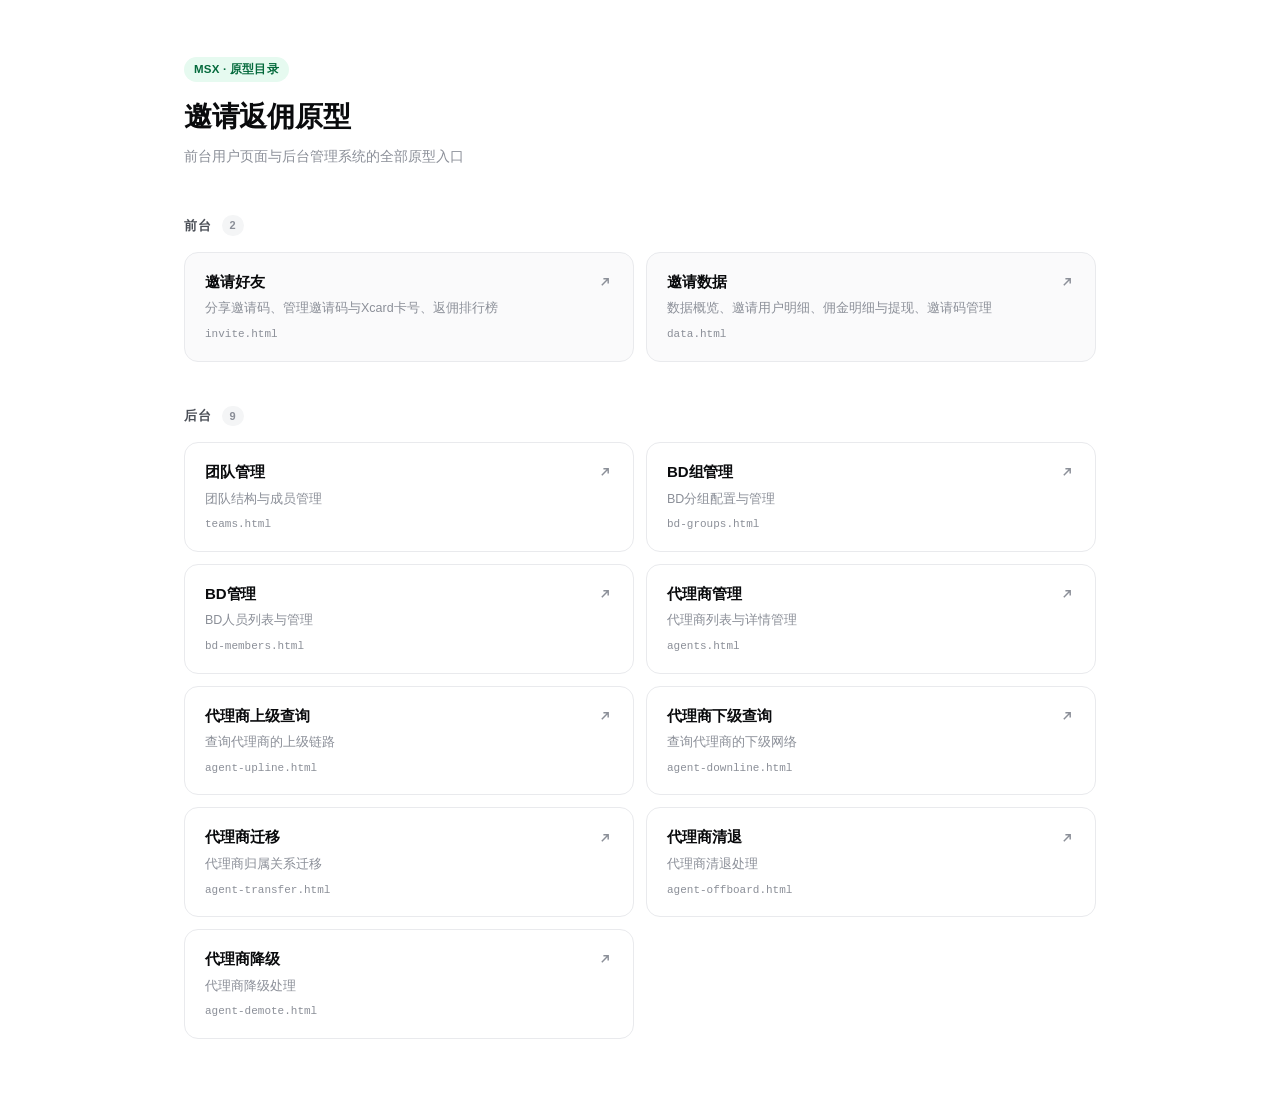
==== index.html @ ae815e9d "Initial commit of invite/rebate prototype Frontend pages (invite.html, data.html) and backend admin " ====
<!DOCTYPE html>
<html lang="zh-CN">
<head>
<meta charset="UTF-8">
<meta name="viewport" content="width=device-width, initial-scale=1.0">
<title>邀请返佣原型 · 目录</title>
<style>
  :root{
    --ink:#0a0b0d;
    --ink-soft:#4b4f57;
    --muted:#8b8f98;
    --line:#e9eaed;
    --line-soft:#f1f2f4;
    --surface:#ffffff;
    --surface-2:#fafafb;
    --surface-3:#f4f5f6;
    --accent:#00c569;
    --accent-ink:#046a3c;
    --accent-tint:#e6faf0;
    --radius:14px;
    --radius-sm:10px;
    --maxw:960px;
    --shadow-xs:0 1px 2px rgba(10,11,13,.04);
    --shadow-sm:0 2px 8px rgba(10,11,13,.05), 0 1px 2px rgba(10,11,13,.04);
    --ease:cubic-bezier(.2,.7,.3,1);
  }
  *,*::before,*::after{box-sizing:border-box;margin:0;padding:0;}
  body{
    font-family:-apple-system,BlinkMacSystemFont,'Segoe UI','PingFang SC','Microsoft YaHei',sans-serif;
    background:var(--surface);color:var(--ink);line-height:1.5;
    -webkit-font-smoothing:antialiased;
  }
  .wrap{max-width:var(--maxw);margin:0 auto;padding:56px 24px 80px;}
  .head{margin-bottom:48px;}
  .eyebrow{
    display:inline-flex;align-items:center;gap:6px;font-size:11.5px;font-weight:700;
    color:var(--accent-ink);background:var(--accent-tint);padding:4px 10px;border-radius:999px;
    margin-bottom:14px;letter-spacing:.02em;
  }
  h1{font-size:28px;font-weight:800;letter-spacing:-.01em;margin-bottom:8px;}
  .head p{font-size:14px;color:var(--muted);}
  .section + .section{margin-top:44px;}
  .section-title{
    display:flex;align-items:center;gap:10px;font-size:13px;font-weight:700;
    color:var(--ink-soft);text-transform:uppercase;letter-spacing:.06em;margin-bottom:16px;
  }
  .section-title .count{
    font-size:11px;font-weight:700;color:var(--muted);background:var(--surface-3);
    padding:2px 8px;border-radius:999px;letter-spacing:0;text-transform:none;
  }
  .grid{display:grid;grid-template-columns:repeat(2,1fr);gap:12px;}
  .card{
    display:flex;flex-direction:column;gap:6px;
    border:1px solid var(--line);border-radius:var(--radius);
    padding:18px 20px;background:var(--surface);text-decoration:none;color:inherit;
    transition:border-color .15s var(--ease),box-shadow .15s var(--ease),transform .15s var(--ease);
  }
  .card:hover{border-color:var(--ink-soft);box-shadow:var(--shadow-sm);transform:translateY(-1px);}
  .card-top{display:flex;align-items:center;justify-content:space-between;gap:10px;}
  .card-title{font-size:15px;font-weight:700;letter-spacing:-.005em;}
  .card-arrow{
    color:var(--muted);flex:none;transition:transform .15s var(--ease),color .15s var(--ease);
  }
  .card:hover .card-arrow{transform:translate(2px,-2px);color:var(--ink);}
  .card-desc{font-size:12.5px;color:var(--muted);}
  .card-file{font-size:11px;color:var(--muted);font-family:ui-monospace,'SF Mono',Menlo,monospace;margin-top:2px;}
  .card.primary{background:var(--surface-2);}

  @media (max-width:640px){
    .grid{grid-template-columns:1fr;}
    h1{font-size:24px;}
  }
</style>
</head>
<body>

<div class="wrap">
  <div class="head">
    <div class="eyebrow">MSX · 原型目录</div>
    <h1>邀请返佣原型</h1>
    <p>前台用户页面与后台管理系统的全部原型入口</p>
  </div>

  <div class="section">
    <div class="section-title">前台<span class="count">2</span></div>
    <div class="grid">
      <a class="card primary" href="invite.html">
        <div class="card-top">
          <div class="card-title">邀请好友</div>
          <svg class="card-arrow" width="16" height="16" viewBox="0 0 20 20" fill="none" stroke="currentColor" stroke-width="1.8"><path d="M6 14L14 6M8 6h6v6"/></svg>
        </div>
        <div class="card-desc">分享邀请码、管理邀请码与Xcard卡号、返佣排行榜</div>
        <div class="card-file">invite.html</div>
      </a>
      <a class="card primary" href="data.html">
        <div class="card-top">
          <div class="card-title">邀请数据</div>
          <svg class="card-arrow" width="16" height="16" viewBox="0 0 20 20" fill="none" stroke="currentColor" stroke-width="1.8"><path d="M6 14L14 6M8 6h6v6"/></svg>
        </div>
        <div class="card-desc">数据概览、邀请用户明细、佣金明细与提现、邀请码管理</div>
        <div class="card-file">data.html</div>
      </a>
    </div>
  </div>

  <div class="section">
    <div class="section-title">后台<span class="count">9</span></div>
    <div class="grid">
      <a class="card" href="teams.html">
        <div class="card-top">
          <div class="card-title">团队管理</div>
          <svg class="card-arrow" width="16" height="16" viewBox="0 0 20 20" fill="none" stroke="currentColor" stroke-width="1.8"><path d="M6 14L14 6M8 6h6v6"/></svg>
        </div>
        <div class="card-desc">团队结构与成员管理</div>
        <div class="card-file">teams.html</div>
      </a>
      <a class="card" href="bd-groups.html">
        <div class="card-top">
          <div class="card-title">BD组管理</div>
          <svg class="card-arrow" width="16" height="16" viewBox="0 0 20 20" fill="none" stroke="currentColor" stroke-width="1.8"><path d="M6 14L14 6M8 6h6v6"/></svg>
        </div>
        <div class="card-desc">BD分组配置与管理</div>
        <div class="card-file">bd-groups.html</div>
      </a>
      <a class="card" href="bd-members.html">
        <div class="card-top">
          <div class="card-title">BD管理</div>
          <svg class="card-arrow" width="16" height="16" viewBox="0 0 20 20" fill="none" stroke="currentColor" stroke-width="1.8"><path d="M6 14L14 6M8 6h6v6"/></svg>
        </div>
        <div class="card-desc">BD人员列表与管理</div>
        <div class="card-file">bd-members.html</div>
      </a>
      <a class="card" href="agents.html">
        <div class="card-top">
          <div class="card-title">代理商管理</div>
          <svg class="card-arrow" width="16" height="16" viewBox="0 0 20 20" fill="none" stroke="currentColor" stroke-width="1.8"><path d="M6 14L14 6M8 6h6v6"/></svg>
        </div>
        <div class="card-desc">代理商列表与详情管理</div>
        <div class="card-file">agents.html</div>
      </a>
      <a class="card" href="agent-upline.html">
        <div class="card-top">
          <div class="card-title">代理商上级查询</div>
          <svg class="card-arrow" width="16" height="16" viewBox="0 0 20 20" fill="none" stroke="currentColor" stroke-width="1.8"><path d="M6 14L14 6M8 6h6v6"/></svg>
        </div>
        <div class="card-desc">查询代理商的上级链路</div>
        <div class="card-file">agent-upline.html</div>
      </a>
      <a class="card" href="agent-downline.html">
        <div class="card-top">
          <div class="card-title">代理商下级查询</div>
          <svg class="card-arrow" width="16" height="16" viewBox="0 0 20 20" fill="none" stroke="currentColor" stroke-width="1.8"><path d="M6 14L14 6M8 6h6v6"/></svg>
        </div>
        <div class="card-desc">查询代理商的下级网络</div>
        <div class="card-file">agent-downline.html</div>
      </a>
      <a class="card" href="agent-transfer.html">
        <div class="card-top">
          <div class="card-title">代理商迁移</div>
          <svg class="card-arrow" width="16" height="16" viewBox="0 0 20 20" fill="none" stroke="currentColor" stroke-width="1.8"><path d="M6 14L14 6M8 6h6v6"/></svg>
        </div>
        <div class="card-desc">代理商归属关系迁移</div>
        <div class="card-file">agent-transfer.html</div>
      </a>
      <a class="card" href="agent-offboard.html">
        <div class="card-top">
          <div class="card-title">代理商清退</div>
          <svg class="card-arrow" width="16" height="16" viewBox="0 0 20 20" fill="none" stroke="currentColor" stroke-width="1.8"><path d="M6 14L14 6M8 6h6v6"/></svg>
        </div>
        <div class="card-desc">代理商清退处理</div>
        <div class="card-file">agent-offboard.html</div>
      </a>
      <a class="card" href="agent-demote.html">
        <div class="card-top">
          <div class="card-title">代理商降级</div>
          <svg class="card-arrow" width="16" height="16" viewBox="0 0 20 20" fill="none" stroke="currentColor" stroke-width="1.8"><path d="M6 14L14 6M8 6h6v6"/></svg>
        </div>
        <div class="card-desc">代理商降级处理</div>
        <div class="card-file">agent-demote.html</div>
      </a>
    </div>
  </div>
</div>

</body>
</html>
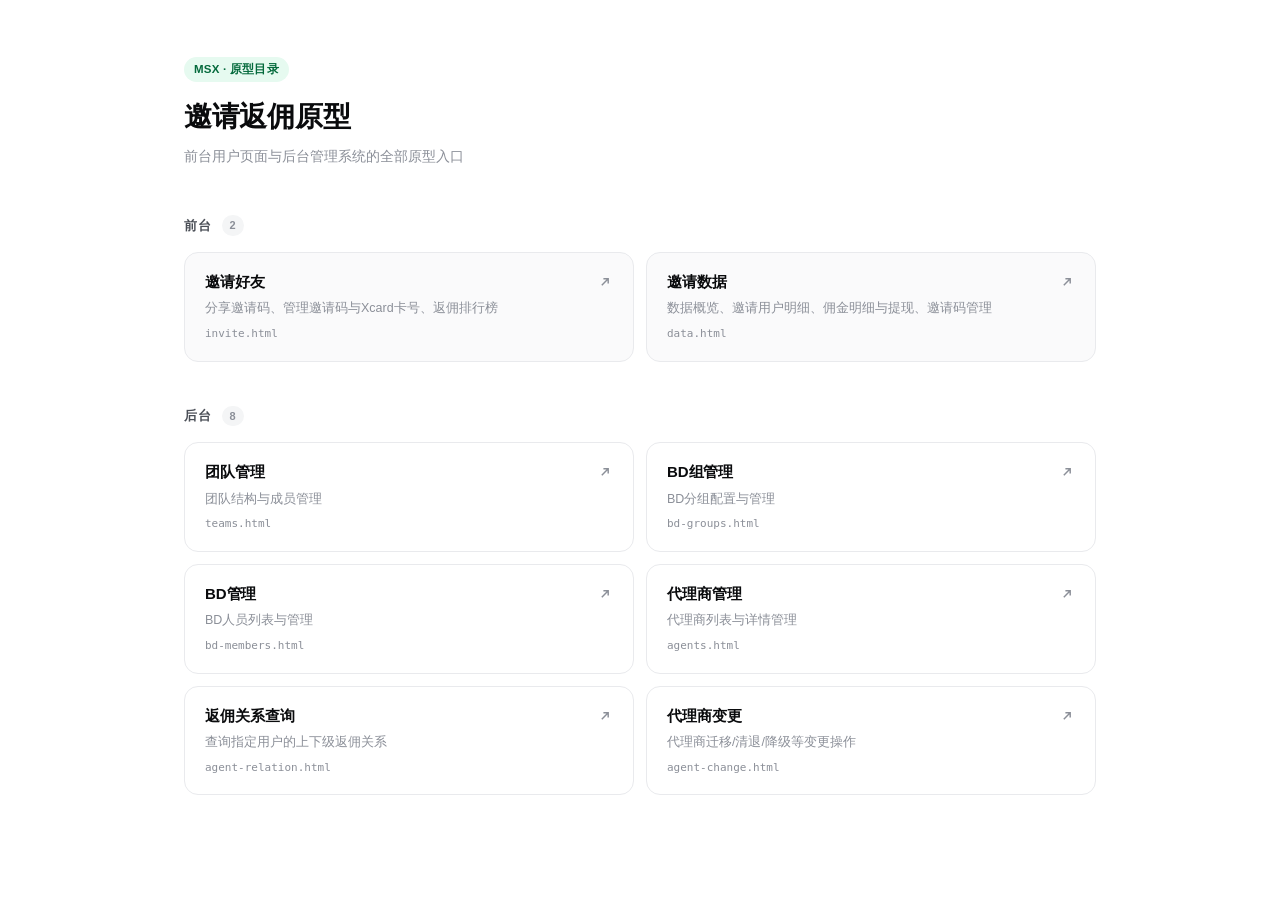
==== commit f120512e: "同步本地原型最新版本：新增返佣关系查询、代理商变更页面 - 用 agent-relation.html（返佣关系查询）替换 agent-upline.html / agent-downline.htm" ====
--- a/index.html
+++ b/index.html
@@ -84,7 +84,7 @@
   <div class="section">
     <div class="section-title">前台<span class="count">2</span></div>
     <div class="grid">
-      <a class="card primary" href="invite.html">
+      <a class="card primary" target="_blank" rel="noopener" href="invite.html">
         <div class="card-top">
           <div class="card-title">邀请好友</div>
           <svg class="card-arrow" width="16" height="16" viewBox="0 0 20 20" fill="none" stroke="currentColor" stroke-width="1.8"><path d="M6 14L14 6M8 6h6v6"/></svg>
@@ -92,7 +92,7 @@
         <div class="card-desc">分享邀请码、管理邀请码与Xcard卡号、返佣排行榜</div>
         <div class="card-file">invite.html</div>
       </a>
-      <a class="card primary" href="data.html">
+      <a class="card primary" target="_blank" rel="noopener" href="data.html">
         <div class="card-top">
           <div class="card-title">邀请数据</div>
           <svg class="card-arrow" width="16" height="16" viewBox="0 0 20 20" fill="none" stroke="currentColor" stroke-width="1.8"><path d="M6 14L14 6M8 6h6v6"/></svg>
@@ -104,9 +104,9 @@
   </div>
 
   <div class="section">
-    <div class="section-title">后台<span class="count">9</span></div>
+    <div class="section-title">后台<span class="count">8</span></div>
     <div class="grid">
-      <a class="card" href="teams.html">
+      <a class="card" target="_blank" rel="noopener" href="teams.html">
         <div class="card-top">
           <div class="card-title">团队管理</div>
           <svg class="card-arrow" width="16" height="16" viewBox="0 0 20 20" fill="none" stroke="currentColor" stroke-width="1.8"><path d="M6 14L14 6M8 6h6v6"/></svg>
@@ -114,7 +114,7 @@
         <div class="card-desc">团队结构与成员管理</div>
         <div class="card-file">teams.html</div>
       </a>
-      <a class="card" href="bd-groups.html">
+      <a class="card" target="_blank" rel="noopener" href="bd-groups.html">
         <div class="card-top">
           <div class="card-title">BD组管理</div>
           <svg class="card-arrow" width="16" height="16" viewBox="0 0 20 20" fill="none" stroke="currentColor" stroke-width="1.8"><path d="M6 14L14 6M8 6h6v6"/></svg>
@@ -122,7 +122,7 @@
         <div class="card-desc">BD分组配置与管理</div>
         <div class="card-file">bd-groups.html</div>
       </a>
-      <a class="card" href="bd-members.html">
+      <a class="card" target="_blank" rel="noopener" href="bd-members.html">
         <div class="card-top">
           <div class="card-title">BD管理</div>
           <svg class="card-arrow" width="16" height="16" viewBox="0 0 20 20" fill="none" stroke="currentColor" stroke-width="1.8"><path d="M6 14L14 6M8 6h6v6"/></svg>
@@ -130,7 +130,7 @@
         <div class="card-desc">BD人员列表与管理</div>
         <div class="card-file">bd-members.html</div>
       </a>
-      <a class="card" href="agents.html">
+      <a class="card" target="_blank" rel="noopener" href="agents.html">
         <div class="card-top">
           <div class="card-title">代理商管理</div>
           <svg class="card-arrow" width="16" height="16" viewBox="0 0 20 20" fill="none" stroke="currentColor" stroke-width="1.8"><path d="M6 14L14 6M8 6h6v6"/></svg>
@@ -138,45 +138,21 @@
         <div class="card-desc">代理商列表与详情管理</div>
         <div class="card-file">agents.html</div>
       </a>
-      <a class="card" href="agent-upline.html">
+      <a class="card" target="_blank" rel="noopener" href="agent-relation.html">
         <div class="card-top">
-          <div class="card-title">代理商上级查询</div>
+          <div class="card-title">返佣关系查询</div>
           <svg class="card-arrow" width="16" height="16" viewBox="0 0 20 20" fill="none" stroke="currentColor" stroke-width="1.8"><path d="M6 14L14 6M8 6h6v6"/></svg>
         </div>
-        <div class="card-desc">查询代理商的上级链路</div>
-        <div class="card-file">agent-upline.html</div>
+        <div class="card-desc">查询指定用户的上下级返佣关系</div>
+        <div class="card-file">agent-relation.html</div>
       </a>
-      <a class="card" href="agent-downline.html">
+      <a class="card" target="_blank" rel="noopener" href="agent-change.html">
         <div class="card-top">
-          <div class="card-title">代理商下级查询</div>
+          <div class="card-title">代理商变更</div>
           <svg class="card-arrow" width="16" height="16" viewBox="0 0 20 20" fill="none" stroke="currentColor" stroke-width="1.8"><path d="M6 14L14 6M8 6h6v6"/></svg>
         </div>
-        <div class="card-desc">查询代理商的下级网络</div>
-        <div class="card-file">agent-downline.html</div>
-      </a>
-      <a class="card" href="agent-transfer.html">
-        <div class="card-top">
-          <div class="card-title">代理商迁移</div>
-          <svg class="card-arrow" width="16" height="16" viewBox="0 0 20 20" fill="none" stroke="currentColor" stroke-width="1.8"><path d="M6 14L14 6M8 6h6v6"/></svg>
-        </div>
-        <div class="card-desc">代理商归属关系迁移</div>
-        <div class="card-file">agent-transfer.html</div>
-      </a>
-      <a class="card" href="agent-offboard.html">
-        <div class="card-top">
-          <div class="card-title">代理商清退</div>
-          <svg class="card-arrow" width="16" height="16" viewBox="0 0 20 20" fill="none" stroke="currentColor" stroke-width="1.8"><path d="M6 14L14 6M8 6h6v6"/></svg>
-        </div>
-        <div class="card-desc">代理商清退处理</div>
-        <div class="card-file">agent-offboard.html</div>
-      </a>
-      <a class="card" href="agent-demote.html">
-        <div class="card-top">
-          <div class="card-title">代理商降级</div>
-          <svg class="card-arrow" width="16" height="16" viewBox="0 0 20 20" fill="none" stroke="currentColor" stroke-width="1.8"><path d="M6 14L14 6M8 6h6v6"/></svg>
-        </div>
-        <div class="card-desc">代理商降级处理</div>
-        <div class="card-file">agent-demote.html</div>
+        <div class="card-desc">代理商迁移/清退/降级等变更操作</div>
+        <div class="card-file">agent-change.html</div>
       </a>
     </div>
   </div>
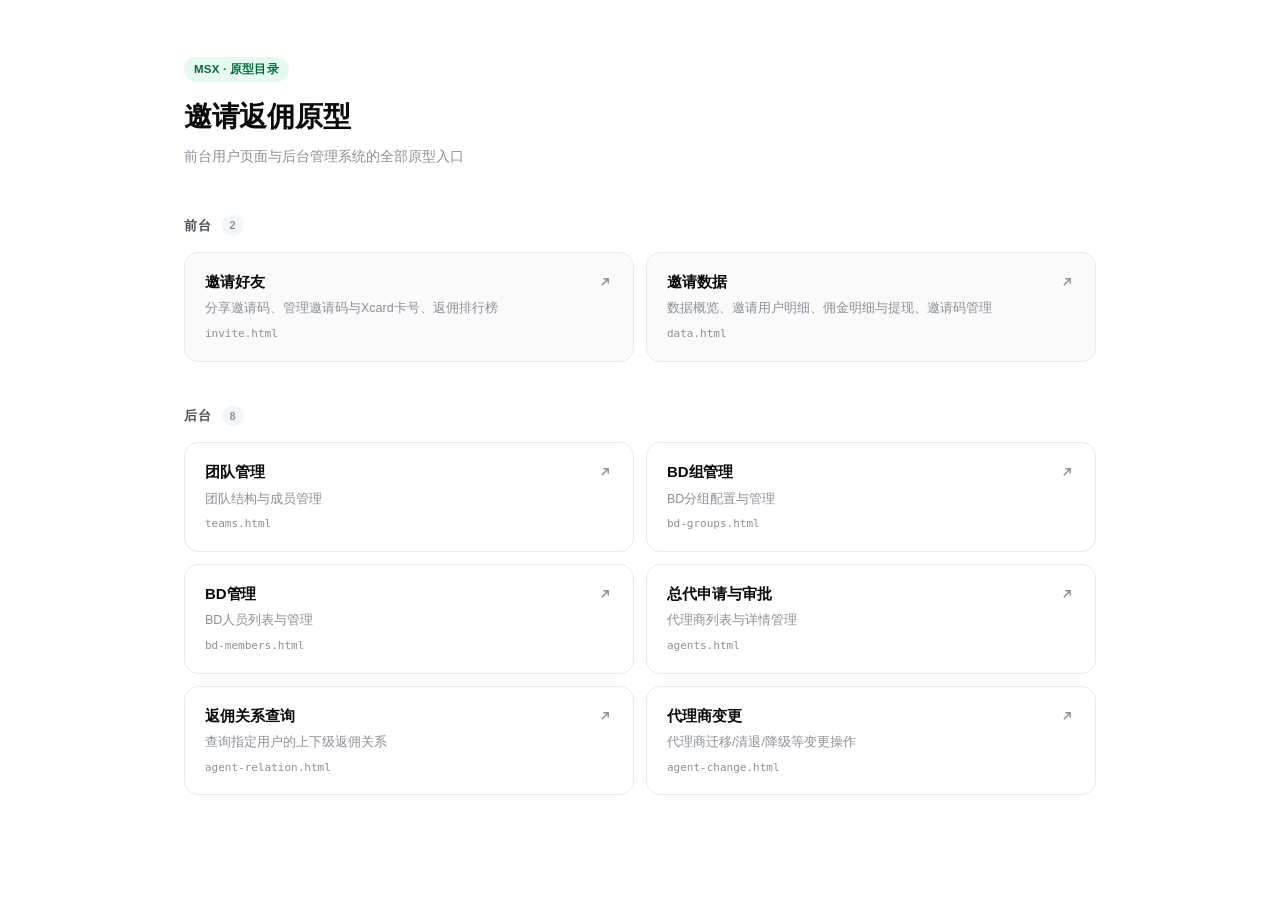
==== commit 0586921d: "同步本地原型最新版本：新增代理商管理页面，更新代理商、BD、返佣等页面 Co-Authored-By: Claude Opus 4.8 (1M context) <noreply@anthropic." ====
--- a/index.html
+++ b/index.html
@@ -132,7 +132,7 @@
       </a>
       <a class="card" target="_blank" rel="noopener" href="agents.html">
         <div class="card-top">
-          <div class="card-title">代理商管理</div>
+          <div class="card-title">总代申请与审批</div>
           <svg class="card-arrow" width="16" height="16" viewBox="0 0 20 20" fill="none" stroke="currentColor" stroke-width="1.8"><path d="M6 14L14 6M8 6h6v6"/></svg>
         </div>
         <div class="card-desc">代理商列表与详情管理</div>
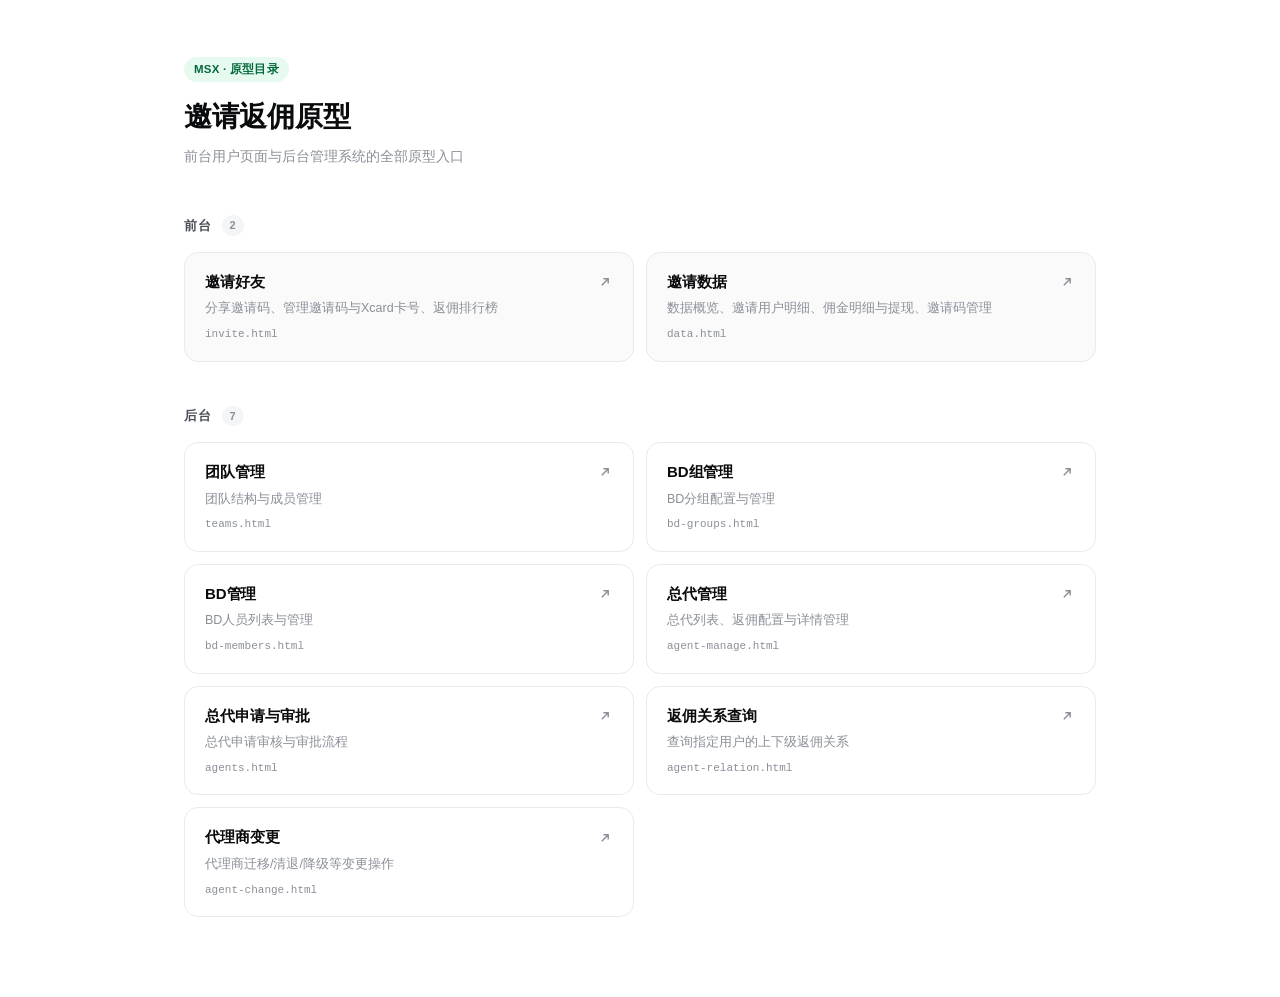
==== commit 872f3f01: "目录补充总代管理入口，修正总代申请与审批描述 Co-Authored-By: Claude Opus 4.8 (1M context) <noreply@anthropic.com>" ====
--- a/index.html
+++ b/index.html
@@ -104,7 +104,7 @@
   </div>
 
   <div class="section">
-    <div class="section-title">后台<span class="count">8</span></div>
+    <div class="section-title">后台<span class="count">7</span></div>
     <div class="grid">
       <a class="card" target="_blank" rel="noopener" href="teams.html">
         <div class="card-top">
@@ -130,12 +130,20 @@
         <div class="card-desc">BD人员列表与管理</div>
         <div class="card-file">bd-members.html</div>
       </a>
+      <a class="card" target="_blank" rel="noopener" href="agent-manage.html">
+        <div class="card-top">
+          <div class="card-title">总代管理</div>
+          <svg class="card-arrow" width="16" height="16" viewBox="0 0 20 20" fill="none" stroke="currentColor" stroke-width="1.8"><path d="M6 14L14 6M8 6h6v6"/></svg>
+        </div>
+        <div class="card-desc">总代列表、返佣配置与详情管理</div>
+        <div class="card-file">agent-manage.html</div>
+      </a>
       <a class="card" target="_blank" rel="noopener" href="agents.html">
         <div class="card-top">
           <div class="card-title">总代申请与审批</div>
           <svg class="card-arrow" width="16" height="16" viewBox="0 0 20 20" fill="none" stroke="currentColor" stroke-width="1.8"><path d="M6 14L14 6M8 6h6v6"/></svg>
         </div>
-        <div class="card-desc">代理商列表与详情管理</div>
+        <div class="card-desc">总代申请审核与审批流程</div>
         <div class="card-file">agents.html</div>
       </a>
       <a class="card" target="_blank" rel="noopener" href="agent-relation.html">
